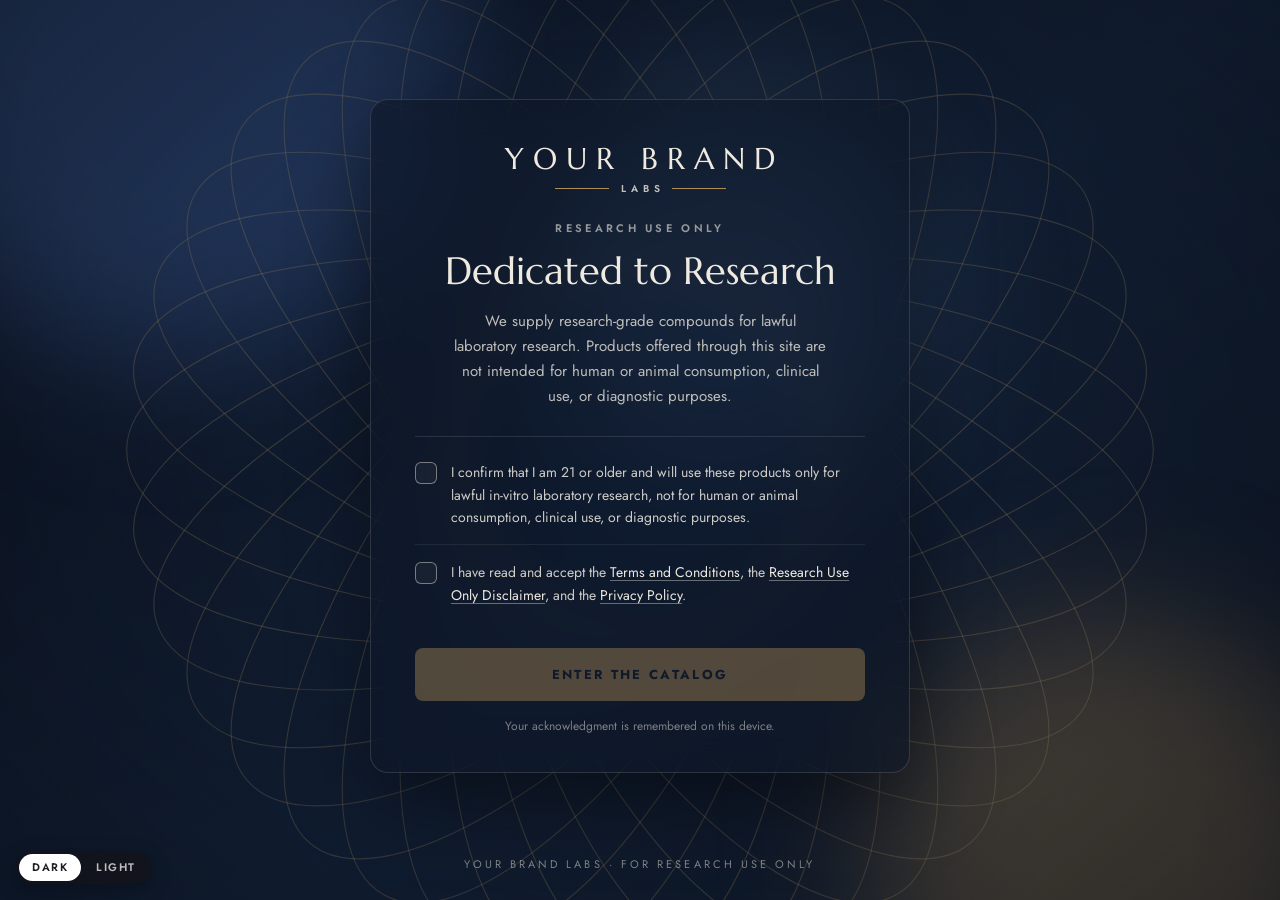
==== store/index.html @ 68482156 "Store Kit as shipped" ====
<!DOCTYPE html>
<html lang="en">
<head>
<meta charset="UTF-8">
<!-- settings.js first: every other script reads from it -->
<script src="settings.js"></script>
<script>
/* ---------- Research-use consent check ----------
   Runs in the visitor's browser before anything else on the page. If
   this device has not accepted the research-use notice for the current
   terms version (SETTINGS.termsVersion), the visitor is sent to
   gate.html, which sends them back here once both boxes are ticked.
   The same small script sits at the top of every page except gate.html
   and legal.html (the terms must be readable before accepting them). */
(function () {
  var key = "store_consent_" + SETTINGS.termsVersion;
  var ok = false;
  try { ok = !!(localStorage.getItem(key) || sessionStorage.getItem(key)); } catch (e) {}
  if (ok) return;
  var here = location.pathname.split("/").pop() + location.search + location.hash;
  location.replace("gate.html?return=" + encodeURIComponent(here || "index.html"));
})();
</script>
<!-- The look (dark or light, fonts, colors): applied before the page paints.
     With the SYNC block in settings.js filled in, this also lays the
     admin's "Look & layout" choices over settings.js before anything
     below reads them. -->
<script src="theme.js"></script>
<meta name="viewport" content="width=device-width, initial-scale=1.0">
<!-- Search engines are asked to stay out: the store is reached by link
     only. To be listed on Google, delete this line on every page and
     change robots.txt to "Allow: /". -->
<meta name="robots" content="noindex, nofollow">
<title>Home</title>
<link rel="preconnect" href="https://fonts.googleapis.com">
<link rel="preconnect" href="https://fonts.gstatic.com" crossorigin>
<!-- All three font pairs load here; settings.js picks which one shows -->
<link href="https://fonts.googleapis.com/css2?family=Marcellus&family=Jost:wght@400;500;600;700&family=Cormorant+Garamond:wght@500;600&display=swap" rel="stylesheet">
<link rel="stylesheet" href="styles.css">
<meta name="description" content="Research compounds with published laboratory reports. For laboratory research use only.">
<!-- Link preview (iMessage, WhatsApp, and so on). Preview bots do not
     run JavaScript, so the two tags below are filled in from settings.js
     only for browsers. Type your brand name into them by hand once, and
     add an og:image line here once you have a share image. -->
<meta property="og:type" content="website">
<meta property="og:site_name" content="">
<meta property="og:title" content="">
<meta property="og:description" content="Research compounds with published laboratory reports. For laboratory research use only.">
<meta name="twitter:card" content="summary">
<link rel="icon" type="image/svg+xml" href="favicon.svg">

<style>
/* ============================================================
   HOME PAGE styles. The shared look lives in styles.css.
   ============================================================ */

/* ---------- Hero: moving background, words on one side, a trio of vials on the other ----------
   WHERE THE WORDS SIT is set by look.layout in settings.js. theme.js
   puts layout-left, layout-center, or layout-right on <html>, and the
   rules at the end of this hero block move the pieces around. */
.hero {
  padding: var(--sp-xl) 24px;
  position: relative;
  overflow: hidden;
  background: var(--plate);
}
/* ---------- Moving background (drawn in code, no video file) ----------
   Three soft pools of light drift slowly over deep navy, and a woven
   ring of fine brass lines turns behind the content. To restyle it,
   change the colors in the three .glow rules and the ring color below.
   Visitors who ask their device for less motion get the same picture,
   standing still. */
.flow-bg {
  position: absolute;
  inset: 0;
  overflow: hidden;
  background: linear-gradient(135deg, #0B1220 0%, #14233B 55%, #0E1624 100%);
}
.flow-bg .glow {
  position: absolute;
  border-radius: 50%;
  filter: blur(70px);
  will-change: transform;
}
.flow-bg .g1 { width: 46vw; height: 46vw; left: -10vw; top: -18vw; background: rgba(62, 98, 160, 0.55); animation: drift-a 26s ease-in-out infinite alternate; }
.flow-bg .g2 { width: 38vw; height: 38vw; right: -6vw; bottom: -16vw; background: rgba(176, 141, 87, 0.42); animation: drift-b 32s ease-in-out infinite alternate; }
.flow-bg .g3 { width: 30vw; height: 30vw; left: 42%; top: 8%; background: rgba(96, 140, 190, 0.30); animation: drift-c 38s ease-in-out infinite alternate; }
.flow-bg .ring {
  position: absolute;
  width: min(1100px, 150vw);
  height: min(1100px, 150vw);
  right: -20%; top: 50%; transform: translateY(-50%);
  color: rgba(196, 163, 110, 0.30);
  animation: ring-turn 140s linear infinite;
}
@keyframes drift-a { to { transform: translate(14vw, 10vw) scale(1.15); } }
@keyframes drift-b { to { transform: translate(-16vw, -8vw) scale(1.2); } }
@keyframes drift-c { to { transform: translate(-12vw, 12vw) scale(0.9); } }
@keyframes ring-turn { to { transform: translateY(-50%) rotate(360deg); } }
/* Light look: the same moving background in ivory, blush, and champagne,
   with dark words instead of light ones */
html[data-theme="light"] .flow-bg { background: linear-gradient(135deg, #FDF8F5 0%, #F6E8E4 55%, #FBF3EE 100%); }
html[data-theme="light"] .flow-bg .g1 { background: rgba(231, 178, 186, 0.55); }
html[data-theme="light"] .flow-bg .g2 { background: rgba(224, 196, 150, 0.45); }
html[data-theme="light"] .flow-bg .g3 { background: rgba(203, 178, 214, 0.38); }
html[data-theme="light"] .flow-bg .ring { color: rgba(176, 110, 124, 0.30); }
html[data-theme="light"] .hero .veil { background: linear-gradient(90deg, rgba(253, 248, 245, 0.6) 0%, rgba(253, 248, 245, 0) 60%); }
html[data-theme="light"] .hero h1,
html[data-theme="light"] .hero p.deck { color: var(--brand-dark); }
html[data-theme="light"] .hero p.lede { color: var(--ink-soft); }
html[data-theme="light"] .hero p.ruo-line,
html[data-theme="light"] .hero .eyebrow.on-dark { color: var(--ink-mute); }
html[data-theme="light"] .hero-fan { filter: drop-shadow(0 30px 34px rgba(74, 47, 59, 0.28)); }
/* On phones the ring sits lower, behind the vials, so it stays clear of the words */
@media (max-width: 760px) {
  .flow-bg .ring { right: -25%; top: 80%; }
}
@media (prefers-reduced-motion: reduce) {
  .flow-bg .glow, .flow-bg .ring { animation: none; }
}
/* ---------- Your own background (settings.js: look.heroImage / look.heroVideo,
   or the admin's Look & layout screen). The picture or the video loop
   fills the hero edge to edge behind the words; the drawn background
   above is switched off while one shows. The script at the bottom of
   this page (applyHeroBackground) does the switching. */
.hero .hero-bg-image, .hero .hero-bg-video {
  position: absolute;
  inset: 0;
  width: 100%;
  height: 100%;
  object-fit: cover;
  display: none;
}
.hero.has-bg-image .hero-bg-image, .hero.has-bg-video .hero-bg-video { display: block; }
.hero.has-bg-image .flow-bg, .hero.has-bg-video .flow-bg { display: none; }
/* A photo is busier than the drawn background, so the veil is a little
   stronger over it, in both looks */
.hero.has-bg-image .veil, .hero.has-bg-video .veil {
  background: linear-gradient(90deg, rgba(8, 13, 22, 0.72) 0%, rgba(8, 13, 22, 0.42) 50%, rgba(8, 13, 22, 0.12) 100%);
}
html[data-theme="light"] .hero.has-bg-image .veil, html[data-theme="light"] .hero.has-bg-video .veil {
  background: linear-gradient(90deg, rgba(253, 248, 245, 0.84) 0%, rgba(253, 248, 245, 0.55) 50%, rgba(253, 248, 245, 0.2) 100%);
}
html.layout-right .hero.has-bg-image .veil, html.layout-right .hero.has-bg-video .veil {
  background: linear-gradient(270deg, rgba(8, 13, 22, 0.72) 0%, rgba(8, 13, 22, 0.42) 50%, rgba(8, 13, 22, 0.12) 100%);
}
html.layout-right[data-theme="light"] .hero.has-bg-image .veil, html.layout-right[data-theme="light"] .hero.has-bg-video .veil {
  background: linear-gradient(270deg, rgba(253, 248, 245, 0.84) 0%, rgba(253, 248, 245, 0.55) 50%, rgba(253, 248, 245, 0.2) 100%);
}
html.layout-center .hero.has-bg-image .veil, html.layout-center .hero.has-bg-video .veil {
  background: linear-gradient(180deg, rgba(8, 13, 22, 0.7) 0%, rgba(8, 13, 22, 0.45) 55%, rgba(8, 13, 22, 0.2) 100%);
}
html.layout-center[data-theme="light"] .hero.has-bg-image .veil, html.layout-center[data-theme="light"] .hero.has-bg-video .veil {
  background: linear-gradient(180deg, rgba(253, 248, 245, 0.82) 0%, rgba(253, 248, 245, 0.55) 60%, rgba(253, 248, 245, 0.25) 100%);
}
/* Visitors who ask for less motion get the still picture (the video's
   poster frame when there is one) in place of the loop */
@media (prefers-reduced-motion: reduce) {
  .hero.has-bg-video .hero-bg-video { display: none; }
  .hero.has-bg-video.has-bg-image .hero-bg-image { display: block; }
  .hero.has-bg-video:not(.has-bg-image) .flow-bg { display: block; }
}
/* Legibility veil: darkens the background behind the text */
.hero .veil {
  position: absolute;
  inset: 0;
  background:
    linear-gradient(90deg, rgba(8, 13, 22, 0.55) 0%, rgba(8, 13, 22, 0.25) 45%, rgba(8, 13, 22, 0) 100%);
  pointer-events: none;
}
.hero-inner {
  position: relative;
  max-width: 1060px;
  margin: 0 auto;
  display: grid;
  grid-template-columns: 1.15fr 0.85fr;
  gap: var(--sp-lg);
  align-items: center;
}
.hero h1 { font-size: calc(var(--fs-hero) * 0.92); color: var(--cream); margin-bottom: 22px; max-width: 19ch; }
/* The bold subline under the headline */
.hero p.deck { font-size: 19px; font-weight: 600; color: var(--cream); margin-bottom: 14px; }
.hero p.lede { font-size: 16.5px; line-height: 1.75; color: rgba(239, 234, 224, 0.82); max-width: 46ch; margin-bottom: 14px; }
.hero p.ruo-line { font-size: 12px; letter-spacing: 0.2em; text-transform: uppercase; color: rgba(239, 234, 224, 0.55); margin-bottom: 34px; }
/* The two hero buttons: side by side on wide screens, stacked and
   full width on phones. The outline button swaps to dark ink on the
   light look so it stays readable on the ivory background. */
.hero .cta-row { display: flex; gap: 14px; flex-wrap: wrap; align-items: center; }
.hero .cta-row .btn { text-align: center; }
html[data-theme="light"] .hero .btn.ghost-light { color: var(--brand-dark); border-color: rgba(74, 47, 59, 0.45); }
html[data-theme="light"] .hero .btn.ghost-light:hover { background: rgba(74, 47, 59, 0.08); border-color: var(--brand-dark); color: var(--brand-dark); }
@media (max-width: 560px) {
  .hero .cta-row { flex-direction: column; align-items: stretch; }
  .hero .cta-row .btn { width: 100%; }
}
.hero .vial-side { text-align: center; }

/* ---------- Layouts (settings.js look.layout) ----------
   RIGHT: mirror of left. The vials take the left column, the words
   the right, and the veil and ring swap sides too. */
html.layout-right .hero-inner { grid-template-columns: 0.85fr 1.15fr; }
html.layout-right .hero-text { order: 2; }
html.layout-right .vial-side { order: 1; }
html.layout-right .hero .veil { background: linear-gradient(270deg, rgba(8, 13, 22, 0.55) 0%, rgba(8, 13, 22, 0.25) 45%, rgba(8, 13, 22, 0) 100%); }
html.layout-right .flow-bg .ring { right: auto; left: -20%; }
html.layout-right[data-theme="light"] .hero .veil { background: linear-gradient(270deg, rgba(253, 248, 245, 0.6) 0%, rgba(253, 248, 245, 0) 60%); }
/* CENTER: the words stack centered, the vials stand beneath them */
html.layout-center .hero-inner { grid-template-columns: 1fr; text-align: center; justify-items: center; gap: var(--sp-md); }
html.layout-center .hero h1 { max-width: 22ch; margin-left: auto; margin-right: auto; }
html.layout-center .hero p.lede { margin-left: auto; margin-right: auto; }
html.layout-center .hero .cta-row { justify-content: center; }
html.layout-center .hero .veil { background: linear-gradient(180deg, rgba(8, 13, 22, 0.5) 0%, rgba(8, 13, 22, 0.2) 50%, rgba(8, 13, 22, 0) 100%); }
html.layout-center .flow-bg .ring { right: 50%; transform: translate(50%, -50%); animation-name: ring-turn-center; }
html.layout-center[data-theme="light"] .hero .veil { background: linear-gradient(180deg, rgba(253, 248, 245, 0.55) 0%, rgba(253, 248, 245, 0) 70%); }
@keyframes ring-turn-center { to { transform: translate(50%, -50%) rotate(360deg); } }
/* Phones: every layout stacks words first, vials second */
@media (max-width: 760px) {
  html.layout-right .hero-inner { grid-template-columns: 1fr; }
  html.layout-right .hero-text { order: 1; }
  html.layout-right .vial-side { order: 2; }
}

/* ---------- Three facts strip (settings.js facts) ----------
   Hidden unless at least one fact is filled in. */
.facts { background: var(--surface); border-bottom: 1px solid var(--line); }
.facts .inner { max-width: 1060px; margin: 0 auto; padding: 22px 24px; display: grid; grid-template-columns: repeat(3, 1fr); gap: 18px; }
.facts .fact { font-size: 14px; font-weight: 500; color: var(--ink-soft); text-align: center; letter-spacing: 0.02em; padding: 0 10px; border-left: 1px solid var(--line); }
.facts .fact:first-child { border-left: none; }
@media (max-width: 640px) {
  .facts .inner { grid-template-columns: 1fr; gap: 10px; }
  .facts .fact { border-left: none; padding: 0; }
}
/* The trio of vials, fanned like the set cards: one group glow and
   one reflection so no vial gets tinted through its glass. The vials
   are drawn by vialSVG() in data.js and placed by the script below. */
.hero-fan {
  display: flex;
  align-items: flex-end;
  justify-content: center;
  will-change: transform;
  filter: drop-shadow(0 30px 40px rgba(0, 0, 0, 0.55))
          drop-shadow(0 0 22px rgba(150, 175, 215, 0.35))
          drop-shadow(0 0 60px rgba(78, 108, 158, 0.3));
  -webkit-box-reflect: below 3px linear-gradient(transparent 72%, rgba(0, 0, 0, 0.22));
}
/* Each vial is sized by its height; the width is always 3/5 of it */
.hero-fan .vial-art { height: 300px; width: 180px; margin: 0 -22px; position: relative; }
.hero-fan .vial-art:nth-child(2) { height: 350px; width: 210px; z-index: 2; }
@media (max-width: 760px) {
  .hero-inner { grid-template-columns: 1fr; gap: var(--sp-md); }
  .hero h1 { max-width: none; }
  .hero-fan { margin-top: 10px; }
  .hero-fan .vial-art { height: 200px; width: 120px; margin: 0 -14px; }
  .hero-fan .vial-art:nth-child(2) { height: 236px; width: 141.6px; }
}

/* ---------- Featured lineup ---------- */
.featured { max-width: 1060px; margin: 0 auto; padding: var(--sp-xl) 24px var(--sp-lg); }
.featured .head { display: flex; justify-content: space-between; align-items: flex-end; gap: 20px; margin-bottom: 28px; flex-wrap: wrap; }
.featured h2 { font-size: var(--fs-h2); color: var(--brand-dark); }
.featured .head a { font-size: 13px; font-weight: 600; letter-spacing: 0.12em; text-transform: uppercase; text-decoration: none; border-bottom: 1px solid var(--accent); padding-bottom: 2px; }

/* ---------- How this store works: numbered editorial rows ---------- */
.how {
  max-width: 1060px;
  margin: 0 auto;
  padding: var(--sp-lg) 24px;
  display: grid;
  grid-template-columns: 0.85fr 1.15fr;
  gap: var(--sp-lg);
  align-items: start;
}
.how .head h2 { font-size: var(--fs-h2); color: var(--brand-dark); max-width: 12ch; }
.how-row { display: grid; grid-template-columns: 56px 1fr; gap: 18px; padding: 26px 0; border-top: 1px solid var(--line); }
.how-row:last-child { border-bottom: 1px solid var(--line); }
.how-row .no { font-family: 'Jost', sans-serif; font-weight: 500; font-size: 22px; color: var(--accent-ink); }
.how-row h3 { font-size: 18px; font-family: 'Jost', sans-serif; font-weight: 600; margin-bottom: 6px; }
.how-row p { font-size: 14.5px; color: var(--ink-soft); line-height: 1.7; }
@media (max-width: 760px) { .how { grid-template-columns: 1fr; gap: var(--sp-sm); } }

/* ---------- Lab results preview ---------- */
.lab-preview { background: var(--surface); border-top: 1px solid var(--line); border-bottom: 1px solid var(--line); padding: var(--sp-lg) 24px; }
.lab-preview .inner { max-width: 1060px; margin: 0 auto; }
.lab-preview h2 { font-size: var(--fs-h2); color: var(--brand-dark); margin-bottom: 10px; }
.lab-preview p.sub { font-size: 15px; color: var(--ink-soft); max-width: 58ch; margin-bottom: 30px; }
.lab-preview .after { margin-top: 26px; }

/* ---------- Before you order: quiet bordered block ---------- */
.before { max-width: 720px; margin: var(--sp-xl) auto; padding: 0 24px; }
.before .box { border: 1px solid var(--line); border-radius: 8px; padding: 28px 30px; background: var(--surface); }
.before h2 { font-size: var(--fs-h3); color: var(--brand-dark); margin-bottom: 10px; }
.before p { font-size: 14px; color: var(--ink-soft); line-height: 1.75; margin-bottom: 10px; }
.before p:last-child { margin-bottom: 0; }
</style>
</head>
<body>

<!-- ============ HEADER + NAV (shared across pages) ============ -->
<!-- The wordmark band and the nav travel together as one sticky
     block, so both stay in view while the page scrolls. The words in
     the wordmark are filled in from settings.js (brand.name and
     brand.sub) by cart.js. -->
<div class="sticky-stack">
<header class="site-header">
  <a class="wordmark" href="index.html" aria-label="Home">
    <span class="wm-name"></span>
    <span class="wm-sub"><i></i><b></b><i></i></span>
  </a>
</header>
<nav class="site-nav">
  <a href="index.html" class="active">Home</a>
  <a href="shop.html">Shop</a>
  <a href="faq.html">FAQ</a>
  <a href="contact.html">Contact</a>
</nav>
</div>

<!-- ============ HERO ============ -->
<section class="hero plate">
  <div class="flow-bg" aria-hidden="true">
    <span class="glow g1"></span>
    <span class="glow g2"></span>
    <span class="glow g3"></span>
    <svg class="ring" viewBox="0 0 1200 1200" fill="none">
      <g stroke="currentColor" stroke-width="1.2">
        <ellipse cx="600" cy="600" rx="560" ry="190" transform="rotate(0 600 600)"/>
        <ellipse cx="600" cy="600" rx="560" ry="190" transform="rotate(10 600 600)"/>
        <ellipse cx="600" cy="600" rx="560" ry="190" transform="rotate(20 600 600)"/>
        <ellipse cx="600" cy="600" rx="560" ry="190" transform="rotate(30 600 600)"/>
        <ellipse cx="600" cy="600" rx="560" ry="190" transform="rotate(40 600 600)"/>
        <ellipse cx="600" cy="600" rx="560" ry="190" transform="rotate(50 600 600)"/>
        <ellipse cx="600" cy="600" rx="560" ry="190" transform="rotate(60 600 600)"/>
        <ellipse cx="600" cy="600" rx="560" ry="190" transform="rotate(70 600 600)"/>
        <ellipse cx="600" cy="600" rx="560" ry="190" transform="rotate(80 600 600)"/>
        <ellipse cx="600" cy="600" rx="560" ry="190" transform="rotate(90 600 600)"/>
        <ellipse cx="600" cy="600" rx="560" ry="190" transform="rotate(100 600 600)"/>
        <ellipse cx="600" cy="600" rx="560" ry="190" transform="rotate(110 600 600)"/>
        <ellipse cx="600" cy="600" rx="560" ry="190" transform="rotate(120 600 600)"/>
        <ellipse cx="600" cy="600" rx="560" ry="190" transform="rotate(130 600 600)"/>
        <ellipse cx="600" cy="600" rx="560" ry="190" transform="rotate(140 600 600)"/>
        <ellipse cx="600" cy="600" rx="560" ry="190" transform="rotate(150 600 600)"/>
        <ellipse cx="600" cy="600" rx="560" ry="190" transform="rotate(160 600 600)"/>
        <ellipse cx="600" cy="600" rx="560" ry="190" transform="rotate(170 600 600)"/>
      </g>
    </svg>
  </div>
  <!-- Your own background, when one is set (look.heroImage / look.heroVideo).
       Filled in by applyHeroBackground at the bottom of this page. -->
  <img class="hero-bg-image" alt="" aria-hidden="true">
  <video class="hero-bg-video" autoplay muted loop playsinline aria-hidden="true"></video>
  <div class="veil"></div>
  <div class="hero-inner">
    <div class="hero-text">
      <!-- Eyebrow and headline come from settings.js (brand name, location, tagline).
           The two paragraphs under the headline are yours to edit here. -->
      <p class="eyebrow on-dark rise js-brand-place" style="--d:0ms"></p>
      <h1 class="rise" style="--d:120ms" id="hero-tagline"></h1>
      <p class="deck rise" style="--d:220ms">Transparent pricing. Published lab reports.</p>
      <p class="lede rise" style="--d:300ms">Every order is packed by the same people who answer your questions. Replace this paragraph with a few calm sentences about who you are and how you work.</p>
      <p class="ruo-line rise" style="--d:340ms">For laboratory research use only</p>
      <!-- Two buttons: the collection first, the lab reports second.
           Side by side on wide screens, stacked on phones (styles above). -->
      <div class="cta-row rise" style="--d:440ms">
        <a class="btn accent" href="shop.html">Explore Collection</a>
        <a class="btn ghost-light" href="lab.html">Review COAs</a>
      </div>
    </div>
    <div class="vial-side rise" style="--d:200ms">
      <div id="hero-parallax">
        <!-- Three vials are drawn in here by the script at the bottom
             of this page (HERO_SLUGS picks which three). -->
        <span class="hero-fan float" id="hero-fan" role="img" aria-label="Three research vials"></span>
      </div>
    </div>
  </div>
</section>

<!-- ============ THREE FACTS (from settings.js; hidden when all three are empty) ============ -->
<section class="facts" id="facts" hidden>
  <div class="inner">
    <p class="fact"></p>
    <p class="fact"></p>
    <p class="fact"></p>
  </div>
</section>

<!-- ============ FEATURED (in-stock vials, filled by JavaScript) ============ -->
<section class="featured">
  <div class="head reveal">
    <div>
      <p class="eyebrow">In stock now</p>
      <h2>Ready to ship today.</h2>
    </div>
    <a href="shop.html">See everything</a>
  </div>
  <div class="grid" id="featured-grid"></div>
</section>

<!-- ============ HOW THIS STORE WORKS ============ -->
<section class="how">
  <div class="head reveal">
    <p class="eyebrow">How this store works</p>
    <h2>Simple by design.</h2>
  </div>
  <div>
    <div class="how-row reveal" style="--d:0ms">
      <span class="no">01</span>
      <div>
        <h3>A private storefront</h3>
        <p>No advertising and no search listings. Every visitor confirms research use before the store opens to them.</p>
      </div>
    </div>
    <div class="how-row reveal" style="--d:90ms">
      <span class="no">02</span>
      <div>
        <h3>Tested before it ships</h3>
        <p>Every batch is analyzed by an independent laboratory before it goes out. Identity, purity, and content are documented, and the reports are published on the lab results page. All compounds are supplied for laboratory research use only.</p>
      </div>
    </div>
    <div class="how-row reveal" style="--d:180ms">
      <span class="no">03</span>
      <div>
        <h3>Direct ordering</h3>
        <p>Add what you need to your cart, check out, and pay by <span class="js-pay-methods"></span>. Your order is packed by the same people who answer your questions.</p>
      </div>
    </div>
    <div class="how-row reveal" style="--d:270ms">
      <span class="no">04</span>
      <div>
        <h3>Fast out the door</h3>
        <p>In-stock orders placed before 1pm EST ship the same day. US shipping only.</p>
      </div>
    </div>
  </div>
</section>

<!-- ============ LAB RESULTS PREVIEW ============ -->
<section class="lab-preview">
  <div class="inner reveal">
    <p class="eyebrow">Published lab reports</p>
    <h2>Proof, published.</h2>
    <p class="sub">Independent certificates of analysis, published in full. The most recent are below; the lab results page holds the complete library.</p>
    <div class="ledger-wrap">
      <table class="ledger" id="coa-preview">
        <thead>
          <tr><th>Compound</th><th>Size</th><th>Purity (HPLC)</th><th>Analyzed</th><th>Report</th></tr>
        </thead>
        <tbody><!-- Filled by JavaScript from the COAS list in data.js --></tbody>
      </table>
    </div>
    <p class="ledger-hint">Swipe the table sideways to see every column.</p>
    <div class="after">
      <a class="btn ghost" href="lab.html">All lab results</a>
    </div>
  </div>
</section>

<!-- ============ BEFORE YOU ORDER ============ -->
<section class="before">
  <div class="box reveal">
    <h2>Before you order</h2>
    <p>Everything sold here is intended for laboratory research and educational purposes only. Nothing on this site is for human or veterinary use, and nothing here is medical advice.</p>
    <p>Ordering requires a signed attestation that you are 21 or older and that your purchase is for lawful research use. Please read the <a href="legal.html#terms">Terms</a>, <a href="legal.html#disclaimer">Research Use Only Disclaimer</a>, and <a href="legal.html#privacy">Privacy Policy</a> before you order.</p>
  </div>
</section>

<!-- ============ FOOTER (shared across pages) ============ -->
<footer class="site-footer">
  <div class="foot-links">
    <a href="shop.html">Shop</a>
    <a href="lab.html">Lab Results</a>
    <a href="legal.html#terms">Terms</a>
    <a href="legal.html#disclaimer">Disclaimer</a>
    <a href="legal.html#privacy">Privacy</a>
  </div>
  <!-- Brand name and location are filled in from settings.js -->
  <div class="foot-place js-brand-place"></div>
  <div class="foot-ruo">For Research Use Only</div>
  <div class="foot-legal">All compounds are intended for laboratory research purposes only. Not for human or veterinary consumption.</div>
  <div class="foot-credit">Built with the Store Kit</div>
</footer>

<script src="data.js"></script>
<script src="cart.js"></script>
<script>
/* ---------- Headline and facts strip, from settings.js ----------
   Runs now, and again if theme.js fetches newer choices from the
   admin's "Look & layout" screen (the "store-settings" event). */
function fillHomeText() {
  document.getElementById("hero-tagline").textContent = SETTINGS.brand.tagline;
  const facts = (SETTINGS.facts || []).map(f => String(f || "").trim());
  const cells = document.querySelectorAll("#facts .fact");
  cells.forEach((el, i) => { el.textContent = facts[i] || ""; });
  document.getElementById("facts").hidden = !facts.some(Boolean);   // all empty: the strip stays hidden
}
fillHomeText();
document.addEventListener("store-settings", fillHomeText);

/* ---------- Hero background: your picture or video, or the drawn one ----------
   look.heroImage shows a still picture. look.heroVideo shows a silent
   loop, with heroImage as the frame shown while it loads (and for
   visitors who ask for less motion). Neither set: the drawn background.
   Runs now and again when newer admin choices arrive. */
function applyHeroBackground() {
  const look = SETTINGS.look || {};
  const hero = document.querySelector(".hero");
  const img = hero.querySelector(".hero-bg-image");
  const vid = hero.querySelector(".hero-bg-video");
  const image = String(look.heroImage || "").trim();
  const video = String(look.heroVideo || "").trim();
  if (image && img.getAttribute("src") !== image) img.src = image;
  if (!image) img.removeAttribute("src");
  if (video) {
    if (vid.getAttribute("src") !== video) { vid.src = video; vid.load(); }
    if (image) vid.poster = image; else vid.removeAttribute("poster");
    vid.play && vid.play().catch(() => {});   // a browser that refuses to autoplay shows the poster
  } else if (vid.getAttribute("src")) {
    vid.removeAttribute("src"); vid.removeAttribute("poster"); vid.load();
  }
  hero.classList.toggle("has-bg-image", !!image);
  hero.classList.toggle("has-bg-video", !!video);
}
applyHeroBackground();
document.addEventListener("store-settings", applyHeroBackground);

/* ---------- Featured: the lineup set in data.js (FEATURED_SLUGS) ---------- */
const grid = document.getElementById("featured-grid");
FEATURED_SLUGS.map(findCatalogItem).filter(Boolean).forEach(c => grid.appendChild(buildCard(c)));
staggerChildren(grid, 70);

/* ---------- Hero: the three vials on the right ----------
   Product page slugs, left to right. The middle one stands tallest.
   Dark look: one of each cap color (white, blue, black).
   Light look: white, black, white. No blue caps in the light look. */
const HERO_SLUGS = ["glp-rt3", "glp-tz2", "wolverine"];
document.getElementById("hero-fan").innerHTML =
  HERO_SLUGS.map(findCatalogItem).filter(Boolean)
    .map((v, i) => vialSVG(Object.assign({}, v, { cap: ["white", "blue", "black"][i], capLight: ["white", "black", "white"][i] }))).join("");

/* ---------- Lab report preview (latest four) ---------- */
const previewBody = document.querySelector("#coa-preview tbody");
COAS.slice()
  .sort((a, b) => b.analyzed.localeCompare(a.analyzed))
  .slice(0, 4)
  .forEach(c => {
    const tr = document.createElement("tr");
    // The Report cell is a link only when the row has a saved file
    // (see coaReportHTML in data.js).
    tr.innerHTML =
      "<td><strong>" + c.compound + "</strong></td>" +
      "<td>" + c.size + "</td>" +
      '<td class="num">' + coaPurityText(c) + "</td>" +
      "<td>" + c.analyzed + "</td>" +
      "<td>" + coaReportHTML(c) + "</td>";
    previewBody.appendChild(tr);
  });

/* ---------- Hero vial parallax: drifts up a little as you scroll ----------
   Desktop only. On phones the hero stacks, so the drift would push
   the vials up into the buttons above them. */
const heroPar = document.getElementById("hero-parallax");
const smallHero = window.matchMedia("(max-width: 760px)");
if (!window.matchMedia("(prefers-reduced-motion: reduce)").matches) {
  window.addEventListener("scroll", () => {
    if (smallHero.matches) { heroPar.style.transform = ""; return; }
    const y = Math.min(window.scrollY, 600);
    heroPar.style.transform = "translateY(" + (y * -0.12) + "px)";
  }, { passive: true });
}
</script>

</body>
</html>
---- store/styles.css ----
/* ============================================================
   THE STORE KIT · styles.css
   The shared design system. Every page loads this file.

   SECTIONS
   1. Tokens (colors, spacing, type sizes)
   2. Base (reset, body, links, headings)
   2b. Font pairs (classic, modern, editorial; set in settings.js)
   3. Header band + navigation
   4. Buttons
   5. Micro-labels and section headers
   6. The dark "plate" (hero and product imagery)
   7. Ledger table (lab results)
   8. Footer
   9. Light look (ivory, blush, and rose)
   Page-specific styles live in each page's own style block.

   COLORS: the two brand colors are set in settings.js (look.brandColor
   and look.accentColor) and applied by theme.js. The values below are
   the stock palette that shows when settings.js still holds the stock
   colors.
   ============================================================ */

/* ---------- 1. Tokens ---------- */
:root {
  /* Stock brand palette. To recolor the store, change brandColor and
     accentColor in settings.js rather than editing here.
     The vial pictures are photos in the img folder (see section 6 of data.js). */
  --brand: #1B2A41;        /* primary deep navy: header band, buttons, links */
  --brand-dark: #121C2C;   /* darker navy: hovers, headings */
  --brand-deep: #0C1420;   /* deepest navy: footer */
  --accent: #B08D57;       /* muted brass: thin rules, underlines, highlights */
  --accent-ink: #7A5F33;   /* darker brass, readable as small text on light */
  --accent-light: #C4A36E; /* lighter brass: the gold button on hover */
  --cream: #EFEAE0;        /* card cream, and light text on dark surfaces */
  --paper: #F7F5F0;        /* page ground, warm near-white */
  --surface: #FCFBF8;      /* cards and raised surfaces */
  --ink: #1A1F29;          /* primary text */
  --ink-soft: #474D59;     /* secondary text */
  --ink-mute: #6C727D;     /* quiet text, captions */
  --line: #E2DCCF;         /* borders */
  --hairline: #ECE7DB;     /* the quietest rules */
  --plate: #0E1624;        /* near-black navy behind the vial pictures */
  --amber: #96651B;        /* available-to-order status only */

  /* Type scale */
  --fs-hero: clamp(2.4rem, 1.6rem + 3.2vw, 4rem);
  --fs-h2: clamp(1.7rem, 1.4rem + 1.4vw, 2.4rem);
  --fs-h3: clamp(1.25rem, 1.15rem + 0.5vw, 1.55rem);

  /* Spacing rhythm */
  --sp-sm: clamp(0.75rem, 0.6rem + 0.75vw, 1.25rem);
  --sp-md: clamp(1.5rem, 1.2rem + 1.5vw, 2.5rem);
  --sp-lg: clamp(3rem, 2.4rem + 3vw, 5rem);
  --sp-xl: clamp(4.5rem, 3.5rem + 4.5vw, 7.5rem);

  /* Type families. The font pair in settings.js (or the admin) picks
     these: the three built-in pairs set them in section 2b below, and
     the "custom" pair has theme.js write the owner's own two Google
     Fonts here. Prices and numbers name Jost directly and never change. */
  --font-heading: 'Marcellus', serif;
  --font-body: 'Jost', -apple-system, sans-serif;
}

/* ---------- 2. Base ---------- */
* { margin: 0; padding: 0; box-sizing: border-box; }

/* overflow-x: clip (not hidden) so the sticky header keeps working.
   "hidden" on html/body turns them into scroll containers and quietly
   breaks position: sticky. The hidden line stays as a fallback for old
   browsers that don't know clip. */
html { scroll-behavior: smooth; overflow-x: hidden; overflow-x: clip; }
body { overflow-x: hidden; overflow-x: clip; }

body {
  font-family: var(--font-body);
  background: var(--paper);
  color: var(--ink);
  font-size: 16px;
  line-height: 1.6;
  -webkit-font-smoothing: antialiased;
}

a { color: var(--brand); }
a:hover { color: var(--brand-dark); }

h1, h2, h3 {
  font-family: var(--font-heading);
  font-weight: 400;   /* Marcellus comes in one weight */
  line-height: 1.14;
  letter-spacing: 0;
  overflow-wrap: break-word;
}

img { max-width: 100%; height: auto; }

/* ---------- 2b. Font pairs ----------
   theme.js puts one of three classes on <html> from settings.js:
   font-classic   Marcellus headings (the rules above), Jost text
   font-modern    Jost headings and Jost text
   font-editorial Cormorant Garamond headings, Jost text
   font-custom    the owner's own two Google Fonts (theme.js writes
                  --font-heading and --font-body onto <html>)
   Prices, totals, and table numbers are set in Jost by name
   wherever they appear, so they never change with the pair. */
html.font-modern { --font-heading: 'Jost', -apple-system, sans-serif; }
html.font-modern h1, html.font-modern h2, html.font-modern h3,
html.font-modern .wordmark .wm-name {
  font-weight: 500;
  letter-spacing: -0.01em;
}
html.font-modern .wordmark .wm-name { letter-spacing: 0.28em; font-weight: 600; }
html.font-editorial { --font-heading: 'Cormorant Garamond', Georgia, serif; }
html.font-editorial h1, html.font-editorial h2, html.font-editorial h3,
html.font-editorial .wordmark .wm-name {
  font-weight: 600;
  line-height: 1.1;
}
html.font-editorial .wordmark .wm-name { font-weight: 500; }

/* ---------- 3. Header band + navigation ---------- */
/* The sticky stack: the logo band and the nav sit inside this one
   wrapper. Sticking the wrapper instead of each piece means they can
   never drift apart or leave a gap, no matter how the logo band
   resizes on scroll. Everything above z-index 42 (the cart drawer and
   the toast) still floats over it. */
.sticky-stack {
  position: sticky;
  top: 0;
  z-index: 42;
}
/* Header: the solid navy band holding the wordmark. It rides inside
   .sticky-stack, so it stays in view without needing to stick on its
   own. cart.js adds .compact after a short scroll, which shrinks the
   wordmark so the band takes up less of the screen down the page. */
.site-header {
  background: var(--brand);
  text-align: center;
  padding: 16px 20px 15px;
  transition: padding 0.3s ease;
}
/* The wordmark: by default there is no logo file. The name is set in
   letterspaced serif capitals, with a small second word between two
   thin brass rules. Both words come from settings.js (brand.name and
   brand.sub) and are filled in by cart.js on every page.
   With a logo (brand.logo in settings.js, or the admin's Look & layout
   screen), cart.js adds the picture inside the wordmark and the
   letters are hidden. A second picture (brand.logoLight) can show in
   the light look; without one, the same logo shows in both. */
.wordmark {
  display: inline-block;
  text-decoration: none;
  color: var(--cream);
  line-height: 1;
}
.wordmark:hover { color: var(--cream); }
.wordmark .wm-name {
  display: block;
  font-family: var(--font-heading);
  font-weight: 500;
  font-size: 30px;
  letter-spacing: 0.3em;
  margin-right: -0.3em;   /* cancels the trailing letter gap so it centers */
  transition: font-size 0.3s ease;
}
.wordmark .wm-sub {
  display: flex;
  align-items: center;
  justify-content: center;
  gap: 12px;
  margin-top: 9px;
  font-size: 10px;
  font-weight: 600;
  letter-spacing: 0.5em;
  color: rgba(239, 234, 224, 0.8);
  transition: margin 0.3s ease;
}
.wordmark .wm-sub b { font-weight: 600; margin-right: -0.5em; }
.wordmark .wm-sub i { display: block; height: 1px; width: 54px; background: var(--accent); }
.site-header.compact { padding: 9px 20px 8px; }
.site-header.compact .wm-name { font-size: 20px; }
.site-header.compact .wm-sub { margin-top: 5px; }
@media (max-width: 480px) {
  .site-header { padding: 12px 16px 11px; }
  .wordmark .wm-name { font-size: 22px; }
  .wordmark .wm-sub { font-size: 9px; gap: 9px; margin-top: 7px; }
  .wordmark .wm-sub i { width: 36px; }
  .site-header.compact .wm-name { font-size: 16px; }
}

.site-nav {
  background: var(--surface);
  border-bottom: 1px solid var(--line);
  display: flex;
  flex-wrap: wrap;
  justify-content: center;
  gap: clamp(14px, 4vw, 44px);
  padding: 9px 12px;   /* thin bar; the cart button sets the height */
}
/* Small phones: tighter tracking so all four links fit on one line */
@media (max-width: 480px) {
  .site-nav { gap: 11px; padding: 8px 8px; }
  .site-nav a { font-size: 10.5px; letter-spacing: 0.06em; }
  /* Five links plus the cart on one line: the cart shows icon and count only */
  .site-nav .nav-cart .label { display: none; }
  .site-nav .nav-cart { padding: 5px 8px; gap: 4px; }
}
.site-nav a {
  font-size: 12px;
  font-weight: 600;
  letter-spacing: 0.18em;
  text-transform: uppercase;
  text-decoration: none;
  color: var(--ink-soft);
  padding-bottom: 2px;
  border-bottom: 1px solid transparent;
  white-space: nowrap;
}
.site-nav a:hover { color: var(--brand-dark); }
.site-nav a.active {
  color: var(--brand-dark);
  border-bottom-color: var(--accent);
}

/* ---------- 4. Buttons ---------- */
.btn {
  display: inline-block;
  background: var(--brand);
  color: var(--cream);
  text-decoration: none;
  font-size: 13px;
  font-weight: 700;
  letter-spacing: 0.14em;
  text-transform: uppercase;
  padding: 15px 32px;
  border-radius: 6px;
  border: 1px solid var(--brand);
  cursor: pointer;
  font-family: inherit;
  transition: background 0.15s ease, color 0.15s ease;
}
.btn:hover { background: var(--brand-dark); border-color: var(--brand-dark); color: var(--cream); }

.btn.ghost {
  background: transparent;
  color: var(--brand-dark);
  border: 1px solid var(--brand);
}
.btn.ghost:hover { background: var(--brand); color: var(--cream); }

/* Brass button for dark surfaces (the home page hero), where the navy
   button would disappear into the background */
.btn.accent { background: var(--accent); border-color: var(--accent); color: var(--brand-dark); }
.btn.accent:hover { background: var(--accent-light); border-color: var(--accent-light); color: var(--brand-dark); }

/* Ghost button for use on the dark plate */
.btn.ghost-light {
  background: transparent;
  color: var(--cream);
  border: 1px solid rgba(239, 234, 224, 0.45);
}
.btn.ghost-light:hover { background: rgba(239, 234, 224, 0.12); border-color: var(--cream); color: var(--cream); }

/* ---------- 5. Micro-labels and section headers ---------- */
/* The small tracked uppercase line that introduces a section */
.eyebrow {
  font-size: 11px;
  font-weight: 600;
  letter-spacing: 0.26em;
  text-transform: uppercase;
  color: var(--accent-ink);
  margin-bottom: 14px;
}
.eyebrow.on-dark { color: rgba(239, 234, 224, 0.75); }

/* ---------- 6. The dark plate ----------
   Near-black navy surface behind every vial picture. The vials are
   drawn in code (vialSVG in data.js) with see-through glass, so the
   glass floats on the plate. */
.plate { background: var(--plate); color: var(--cream); }
.vial-art { display: block; overflow: visible; }
/* Some vials carry two photos: one for the dark look, one for the
   light look (see LIGHT_CAP_SWAP in data.js). Only one shows at a time. */
.vial-art .only-light { display: none; }
html[data-theme="light"] .vial-art .only-light { display: inline; }
html[data-theme="light"] .vial-art .only-dark { display: none; }

/* ---------- 7. Ledger table (lab results) ---------- */
.ledger { width: 100%; border-collapse: collapse; }
.ledger th {
  font-size: 11px;
  font-weight: 600;
  letter-spacing: 0.16em;
  text-transform: uppercase;
  color: var(--ink-mute);
  text-align: left;
  padding: 10px 14px;
  border-bottom: 1px solid var(--ink);
}
.ledger td {
  padding: 14px;
  border-bottom: 1px solid var(--hairline);
  font-size: 14.5px;
  vertical-align: top;
}
.ledger td.num {
  font-family: 'Jost', sans-serif;
  font-weight: 500;
  font-size: 19px;
  color: var(--brand-dark);
  white-space: nowrap;
}
.ledger a { font-weight: 600; text-decoration: none; border-bottom: 1px solid var(--accent); }
.ledger .mono { font-size: 13px; color: var(--ink-mute); letter-spacing: 0.02em; }
/* Quiet "Full panel" note on rows whose report also covers sterility, endotoxin, and heavy metals */
.ledger .panel-note {
  display: inline-block; margin-left: 8px;
  font-size: 12px; font-weight: 400; color: var(--ink-mute); white-space: nowrap;
}
/* On narrow screens the ledger scrolls sideways inside its wrap */
/* The ledger scrolls sideways on small screens. Soft edge shadows
   appear only while more columns are hidden in that direction, and
   fade out at the ends (the cover gradients travel with the content
   and hide the shadows at the edges). */
.ledger-wrap {
  overflow-x: auto;
  background:
    linear-gradient(90deg, var(--paper) 35%, rgba(247, 245, 240, 0)) left / 44px 100% no-repeat local,
    linear-gradient(270deg, var(--paper) 35%, rgba(247, 245, 240, 0)) right / 44px 100% no-repeat local,
    linear-gradient(90deg, rgba(26, 31, 41, 0.16), transparent) left / 16px 100% no-repeat scroll,
    linear-gradient(270deg, rgba(26, 31, 41, 0.16), transparent) right / 16px 100% no-repeat scroll;
}
/* On the home page the ledger sits on the raised surface color */
.lab-preview .ledger-wrap {
  background:
    linear-gradient(90deg, var(--surface) 35%, rgba(252, 251, 248, 0)) left / 44px 100% no-repeat local,
    linear-gradient(270deg, var(--surface) 35%, rgba(252, 251, 248, 0)) right / 44px 100% no-repeat local,
    linear-gradient(90deg, rgba(26, 31, 41, 0.16), transparent) left / 16px 100% no-repeat scroll,
    linear-gradient(270deg, rgba(26, 31, 41, 0.16), transparent) right / 16px 100% no-repeat scroll;
}
.ledger-wrap .ledger { min-width: 560px; }
/* Small swipe hint, phones only, under any scrolling ledger */
.ledger-hint { display: none; }
@media (max-width: 640px) {
  .ledger-hint {
    display: block;
    margin-top: 8px;
    font-size: 12px;
    letter-spacing: 0.06em;
    color: var(--ink-mute);
  }
}

/* ---------- 8. Footer ---------- */
.site-footer {
  background: var(--brand-deep);
  color: var(--cream);
  padding: var(--sp-lg) 20px var(--sp-md);
  text-align: center;
  font-size: 13.5px;
}
.site-footer .foot-links { margin-bottom: 18px; }
.site-footer .foot-links a {
  color: var(--cream);
  margin: 0 12px;
  text-decoration: none;
  border-bottom: 1px solid rgba(239, 234, 224, 0.35);
}
.site-footer .foot-links a:hover { border-bottom-color: var(--cream); color: var(--cream); }
.site-footer .foot-place { opacity: 0.85; }
.site-footer .foot-ruo {
  margin-top: 26px;
  padding-top: 18px;
  border-top: 1px solid rgba(239, 234, 224, 0.18);
  font-size: 11px;
  letter-spacing: 0.28em;
  text-transform: uppercase;
  opacity: 0.7;
}
.site-footer .foot-legal {
  margin-top: 10px;
  font-size: 12px;
  opacity: 0.6;
  max-width: 620px;
  margin-left: auto;
  margin-right: auto;
  line-height: 1.7;
}
/* The small credit line at the very bottom */
.site-footer .foot-credit {
  margin-top: 22px;
  font-size: 10.5px;
  letter-spacing: 0.18em;
  text-transform: uppercase;
  opacity: 0.4;
}

/* Respect reduced-motion users: no smooth scrolling, no transitions */
@media (prefers-reduced-motion: reduce) {
  html { scroll-behavior: auto; }
  * { transition: none !important; }
}

/* ============================================================
   STOREFRONT ADDITIONS (2026-09)
   9.  Sticky nav with the cart button
   10. Product cards and the shop grid
   11. Stock badge and quantity stepper
   12. Cart drawer and toast
   13. Motion: reveal on scroll, floating vial, hover lift
   ============================================================ */

/* ---------- 9. Sticky nav + cart button ---------- */
.site-nav {
  background: rgba(252, 251, 248, 0.86);
  -webkit-backdrop-filter: blur(12px);
  backdrop-filter: blur(12px);
  align-items: center;
}
.nav-cart {
  display: inline-flex;
  align-items: center;
  gap: 8px;
  font-size: 12px;
  font-weight: 600;
  letter-spacing: 0.18em;
  text-transform: uppercase;
  text-decoration: none;
  color: var(--ink-soft);
  border: 1px solid var(--line);
  border-radius: 999px;
  padding: 5px 14px 5px 12px;
  transition: border-color 0.2s ease, color 0.2s ease, transform 0.2s ease;
}
/* The nav link rule above would erase the pill's bottom edge; put it back */
.site-nav a.nav-cart { border-bottom: 1px solid var(--line); padding-bottom: 5px; }
.site-nav a.nav-cart:hover { color: var(--brand-dark); border-color: var(--brand); }
.nav-cart svg { width: 16px; height: 16px; }
.nav-cart .count {
  min-width: 20px;
  height: 20px;
  padding: 0 6px;
  border-radius: 999px;
  background: var(--brand);
  color: var(--cream);
  font-size: 11px;
  letter-spacing: 0;
  display: inline-flex;
  align-items: center;
  justify-content: center;
}
.nav-cart .count:empty { display: none; }
.nav-cart.bump { animation: cart-bump 0.45s ease; }
@keyframes cart-bump {
  0% { transform: scale(1); }
  35% { transform: scale(1.12); }
  100% { transform: scale(1); }
}
@media (max-width: 480px) {
  .nav-cart { padding: 6px 10px 6px 9px; letter-spacing: 0.1em; font-size: 10.5px; }
}

/* ---------- 10. Product cards and the shop grid ---------- */
.grid {
  display: grid;
  grid-template-columns: repeat(auto-fill, minmax(230px, 1fr));
  gap: 22px;
}
@media (max-width: 480px) { .grid { grid-template-columns: repeat(2, 1fr); gap: 12px; } }

.card {
  background: var(--surface);
  border: 1px solid var(--line);
  border-radius: 14px;
  overflow: hidden;
  display: flex;
  flex-direction: column;
  transition: transform 0.35s cubic-bezier(0.2, 0.7, 0.2, 1), box-shadow 0.35s ease, border-color 0.35s ease;
}
.card:hover {
  transform: translateY(-6px);
  box-shadow: 0 22px 44px -22px rgba(18, 28, 44, 0.45);
  border-color: rgba(27, 42, 65, 0.3);
}
/* The vial sits on the dark plate. An always-on ambient backdrop
   gives the product depth: a cool halo behind it, a soft brass
   floor beneath it, and a faint light from above. It breathes
   slowly, and brightens a little on hover. No pointer tracking. */
.card-media {
  position: relative;
  display: block;
  background: var(--plate);
  aspect-ratio: 4 / 5;
  overflow: hidden;
}
.card-media::before {
  content: "";
  position: absolute;
  inset: 0;
  background:
    radial-gradient(55% 45% at 50% 55%, rgba(78, 108, 158, 0.55), transparent 68%),
    radial-gradient(70% 22% at 50% 92%, rgba(176, 141, 87, 0.28), transparent 72%),
    linear-gradient(180deg, rgba(239, 234, 224, 0.05), transparent 30%);
  opacity: 0.6;
  transition: opacity 0.5s ease;
  animation: plate-breathe 10s ease-in-out infinite;
}
.card:hover .card-media::before { opacity: 0.95; }
@keyframes plate-breathe {
  0%, 100% { transform: scale(1); }
  50% { transform: scale(1.07); }
}
/* The vial is sized by its WIDTH; its height follows on its own
   (the drawing is 3 wide by 5 tall). */
.card-media .vial-art {
  position: relative;
  width: 50%;
  height: auto;
  margin: 9% auto 0;
  transition: transform 0.6s cubic-bezier(0.2, 0.7, 0.2, 1);
  /* Soft rim glow that follows the vial's silhouette.
     Kept modest on cards; product pages carry a fuller version. */
  filter: drop-shadow(0 0 12px rgba(150, 175, 215, 0.35)) drop-shadow(0 14px 22px rgba(0, 0, 0, 0.5));
  /* Glassy surface: a mirrored reflection under the vial,
     fading with distance. (Not shown by Firefox; that's fine.) */
  -webkit-box-reflect: below 2px linear-gradient(transparent 74%, rgba(0, 0, 0, 0.2));
}
.card:hover .card-media .vial-art { transform: translateY(-4px) scale(1.04); }
/* A kit card shows the drawn case of ten vials, wider and lower on the plate */
.card-media .vial-art.kit-art { width: 90%; margin: 24% auto 0; }
/* Small corner tag: "10 vials", "Research set", "Supply" */
.card-media .tag, .photo .tag {
  position: absolute;
  top: 12px;
  left: 12px;
  font-size: 10px;
  font-weight: 700;
  letter-spacing: 0.18em;
  text-transform: uppercase;
  color: var(--cream);
  background: rgba(239, 234, 224, 0.14);
  border: 1px solid rgba(239, 234, 224, 0.25);
  border-radius: 999px;
  padding: 5px 10px;
}
/* Research sets: three vials fanned on the plate. The .fan-stack
   wrapper casts ONE glow and one reflection for the whole trio, so
   no vial is tinted by a neighbor's glow through its glass. */
.card-media.fan { display: flex; align-items: flex-end; justify-content: center; padding-bottom: 14%; }
.fan-stack {
  position: relative;
  display: flex;
  align-items: flex-end;
  justify-content: center;
  width: 100%;
  filter: drop-shadow(0 0 12px rgba(150, 175, 215, 0.35)) drop-shadow(0 14px 22px rgba(0, 0, 0, 0.5));
  -webkit-box-reflect: below 2px linear-gradient(transparent 74%, rgba(0, 0, 0, 0.2));
}
.card-media.fan .vial-art { margin: 0 -3%; width: 33%; filter: none; -webkit-box-reflect: none; }
.card-media.fan .vial-art:nth-child(2) { width: 38%; z-index: 2; }
.card:hover .card-media.fan .vial-art { transform: none; }

.card-body { padding: 16px 16px 18px; display: flex; flex-direction: column; gap: 8px; flex: 1; }
.card-title { font-size: 15px; font-weight: 600; line-height: 1.3; }
.card-title a { color: inherit; text-decoration: none; }
.card-title a:hover { color: var(--brand-dark); }
.card-title .size { display: block; font-size: 13px; font-weight: 400; color: var(--ink-mute); margin-top: 2px; }
.card-meta { display: flex; justify-content: space-between; align-items: center; gap: 8px; margin-top: auto; }
.card-meta .price { font-family: 'Jost', sans-serif; font-weight: 500; font-size: 22px; color: var(--brand-dark); }
.card .btn { width: 100%; text-align: center; padding: 12px 14px; font-size: 12px; margin-top: 4px; }
.card .btn.added { background: var(--brand-dark); }
@media (max-width: 480px) {
  .card-body { padding: 12px 12px 14px; }
  .card-title { font-size: 13.5px; }
  .card-meta .price { font-size: 19px; }
  .card .btn { padding: 11px 8px; font-size: 11px; letter-spacing: 0.08em; }
}

/* Set cards: separate-purchase value, lightly struck through beside the price */
.card-meta .price .value { font-size: 13px; font-weight: 400; color: var(--ink-mute); text-decoration: line-through; margin-left: 6px; }

/* ---------- 11. Stock badge and quantity stepper ---------- */
.stock-badge {
  display: inline-flex;
  align-items: center;
  gap: 5px;
  font-size: 10.5px;
  font-weight: 600;
  letter-spacing: 0.04em;
  text-transform: uppercase;
  white-space: nowrap;
}
.stock-badge::before { content: ""; width: 7px; height: 7px; border-radius: 50%; flex-shrink: 0; }
/* "Email me when it's back" (product page and the Restocks page) */
.notify label { display: block; font-size: 13.5px; color: var(--ink-soft); margin-bottom: 8px; }
.notify form { display: flex; gap: 8px; flex-wrap: wrap; }
.notify input { flex: 1; min-width: 0; font: inherit; font-size: 14px; padding: 11px 12px; border: 1px solid var(--line); border-radius: 8px; background: var(--surface); color: var(--ink); }
.notify input:focus { outline: 2px solid var(--accent); outline-offset: 1px; }
.notify .btn { font-size: 12px; padding: 12px 16px; white-space: nowrap; }
.notify-thanks { font-size: 13.5px; color: var(--brand-dark); font-weight: 600; }
.notify-thanks.error { color: #8A3E31; }
.notify-wrap { flex-basis: 100%; margin-top: 10px; }
.btn.add.ghost { background: transparent; color: var(--brand); border: 1px solid var(--brand); }
.btn.add.ghost:hover { background: var(--brand); color: var(--cream); }
.stock-badge.in { color: var(--brand); }
.stock-badge.in::before { background: var(--brand); }
.stock-badge.soon { color: var(--amber); }
.stock-badge.soon::before { background: #D9942F; }

.qty { display: inline-flex; align-items: center; }
.qty button {
  width: 34px; height: 34px;
  border: 1px solid var(--line);
  background: var(--surface);
  color: var(--brand-dark);
  font-size: 18px;
  cursor: pointer;
  line-height: 1;
  font-family: inherit;
}
.qty button:first-child { border-radius: 6px 0 0 6px; }
.qty button:last-child { border-radius: 0 6px 6px 0; }
.qty button:hover { background: var(--cream); }
.qty .count {
  width: 40px; height: 34px;
  border-top: 1px solid var(--line);
  border-bottom: 1px solid var(--line);
  display: inline-flex; align-items: center; justify-content: center;
  font-weight: 600; font-size: 15px;
  background: var(--surface);
}

/* ---------- 12. Cart drawer and toast ---------- */
.cart-backdrop {
  position: fixed; inset: 0; z-index: 60;
  background: rgba(26, 31, 41, 0.45);
  opacity: 0; pointer-events: none;
  transition: opacity 0.35s ease;
}
.cart-drawer {
  position: fixed; top: 0; right: 0; bottom: 0; z-index: 61;
  width: min(420px, 92vw);
  background: var(--paper);
  box-shadow: -20px 0 50px -20px rgba(0, 0, 0, 0.35);
  display: flex; flex-direction: column;
  transform: translateX(105%);
  visibility: hidden;   /* fully out of the layout while closed */
  transition: transform 0.45s cubic-bezier(0.2, 0.8, 0.2, 1), visibility 0s linear 0.45s;
}
body.cart-open .cart-backdrop { opacity: 1; pointer-events: auto; }
body.cart-open .cart-drawer { transform: translateX(0); visibility: visible; transition: transform 0.45s cubic-bezier(0.2, 0.8, 0.2, 1), visibility 0s; }
body.cart-open { overflow: hidden; }
.cart-head {
  display: flex; justify-content: space-between; align-items: center;
  padding: 20px 22px 16px;
  border-bottom: 1px solid var(--line);
}
.cart-head h2 { font-size: 24px; color: var(--brand-dark); }
.cart-close {
  width: 36px; height: 36px; border-radius: 50%;
  border: 1px solid var(--line); background: var(--surface);
  font-size: 22px; line-height: 1; cursor: pointer; color: var(--ink-soft);
  font-family: inherit;
}
.cart-close:hover { border-color: var(--brand); color: var(--brand-dark); }
.cart-body { flex: 1; overflow-y: auto; padding: 8px 22px; }
.cart-empty { text-align: center; color: var(--ink-mute); padding: 48px 10px; font-size: 14.5px; }
.cart-line {
  display: grid;
  grid-template-columns: 52px 1fr auto;
  gap: 12px;
  align-items: center;
  padding: 14px 0;
  border-bottom: 1px solid var(--hairline);
}
.cart-line .thumb {
  width: 52px; height: 52px; border-radius: 8px;
  background: var(--plate);
  display: flex; align-items: center; justify-content: center; overflow: hidden;
}
.cart-line .thumb .vial-art { height: 44px; width: 26.4px; }
/* Sets in the cart: three tiny vials fanned like the set card */
.cart-line .thumb .mini-fan { display: flex; align-items: flex-end; justify-content: center; }
.cart-line .thumb .mini-fan .vial-art { height: 35px; width: 21px; margin: 0 -4px; position: relative; }
.cart-line .thumb .mini-fan .vial-art:nth-child(2) { height: 42px; width: 25.2px; z-index: 2; }
.cart-line .info { min-width: 0; }
.cart-line .name { font-size: 14px; font-weight: 600; line-height: 1.3; }
.cart-line .sub { font-size: 12px; color: var(--ink-mute); margin-top: 2px; }
.cart-line .note { font-size: 11.5px; color: var(--amber); margin-top: 3px; }
.cart-line .right { text-align: right; display: flex; flex-direction: column; align-items: flex-end; gap: 6px; }
.cart-line .line-price { font-weight: 600; font-size: 14.5px; color: var(--brand-dark); }
.cart-line .remove { background: none; border: none; color: var(--ink-mute); font-size: 12px; cursor: pointer; font-family: inherit; text-decoration: underline; padding: 0; }
.cart-line .remove:hover { color: var(--brand-dark); }
.cart-foot { border-top: 1px solid var(--line); padding: 16px 22px 22px; background: var(--surface); }
.cart-foot .row { display: flex; justify-content: space-between; font-size: 15px; margin-bottom: 6px; }
.cart-foot .row strong { font-size: 18px; color: var(--brand-dark); }
.ship-progress { margin: 8px 0 14px; font-size: 12.5px; color: var(--ink-soft); }
.ship-progress .bar { height: 4px; background: var(--hairline); border-radius: 2px; margin-top: 6px; overflow: hidden; }
.ship-progress .bar i { display: block; height: 100%; background: var(--accent); border-radius: 2px; transition: width 0.5s ease; }
.cart-foot .btn { display: block; width: 100%; text-align: center; }
.cart-foot .continue { display: block; text-align: center; font-size: 13px; margin-top: 12px; color: var(--ink-mute); }

.toast {
  position: fixed; left: 50%; bottom: 24px; z-index: 70;
  transform: translate(-50%, 20px);
  background: var(--ink); color: var(--cream);
  padding: 12px 18px; border-radius: 999px;
  font-size: 14px; display: flex; gap: 14px; align-items: center;
  opacity: 0; pointer-events: none;
  transition: opacity 0.3s ease, transform 0.3s ease;
  box-shadow: 0 10px 30px -10px rgba(0,0,0,0.5);
  white-space: nowrap;
}
.toast.show { opacity: 1; transform: translate(-50%, 0); pointer-events: auto; }
.toast a { color: #DCC59A; font-weight: 600; text-decoration: none; }

@media (max-width: 640px) {
  .toast { bottom: 24px; font-size: 13px; }
}

/* ---------- 13. Motion ---------- */
/* Page fade-in on load */
body { animation: page-in 0.5s ease both; }
@keyframes page-in { from { opacity: 0; } to { opacity: 1; } }

/* Reveal on scroll: elements with .reveal start low and faded, and
   cart.js adds .in when they enter the viewport. --d staggers siblings. */
.reveal {
  opacity: 0;
  transform: translateY(22px);
  transition: opacity 0.7s ease, transform 0.7s cubic-bezier(0.2, 0.7, 0.2, 1);
  transition-delay: var(--d, 0ms);
}
.reveal.in { opacity: 1; transform: none; }

/* Hero text rises in on load, one line after another */
.rise { animation: rise 0.9s cubic-bezier(0.2, 0.7, 0.2, 1) both; animation-delay: var(--d, 0ms); }
@keyframes rise { from { opacity: 0; transform: translateY(18px); } to { opacity: 1; transform: none; } }

/* The hero vial drifts slowly, forever */
.float { animation: float 6s ease-in-out infinite; }
@keyframes float {
  0%, 100% { transform: translateY(0) rotate(0deg); }
  50% { transform: translateY(-14px) rotate(-1.2deg); }
}

@media (prefers-reduced-motion: reduce) {
  .reveal { opacity: 1; transform: none; transition: none; }
  .rise, .float, .card-media::before, body { animation: none; }
  .card:hover, .card:hover .card-media .vial-art { transform: none; }
  .cart-drawer, .cart-backdrop, .toast { transition: none; }
}


/* ---------- 9. Light look ----------
   Switched on when the page carries data-theme="light" (theme.js does
   that). It swaps the color tokens from section 1, then softens the
   few surfaces that were built for a dark ground: the header band,
   the plates behind the vials, and the glows around them. The footer
   stays deep, in plum, to anchor the page. */
html[data-theme="light"] {
  --brand: #4A2F3B;        /* deep plum: buttons, links */
  --brand-dark: #2F1D26;   /* darker plum: hovers, headings */
  --brand-deep: #2F1D26;   /* footer */
  --accent: #C58F98;       /* dusty rose: rules, underlines, highlights */
  --accent-ink: #9C5A67;   /* deeper rose, readable as small text */
  --accent-light: #D3A4AC; /* lighter rose: the gold button on hover */
  --cream: #F8F0EC;        /* light text on the plum surfaces */
  --paper: #FBF7F4;        /* page ground, warm ivory */
  --surface: #FFFFFF;
  --ink: #2A2026;
  --ink-soft: #5C4D55;
  --ink-mute: #8A7B83;
  --line: #ECE0DC;
  --hairline: #F3EAE7;
  --plate: #F4E7E3;        /* soft blush behind the vial pictures */
  --amber: #9A6A3A;
}
/* Header band: ivory, with the wordmark in plum */
html[data-theme="light"] .site-header { background: #FFFBF9; border-bottom: 1px solid var(--hairline); }
html[data-theme="light"] .wordmark,
html[data-theme="light"] .wordmark:hover { color: var(--brand); }
/* Header logo: the picture replaces the letters. One image per look;
   the dark one shows unless the light look has its own. */
.wordmark.has-logo .wm-name, .wordmark.has-logo .wm-sub { display: none; }
.wm-logo { display: none; height: 54px; width: auto; max-width: min(72vw, 440px); object-fit: contain; vertical-align: middle; transition: height 0.3s ease; }
.wm-logo.for-dark { display: inline-block; }
html[data-theme="light"] .wm-logo.for-dark { display: none; }
html[data-theme="light"] .wm-logo.for-light { display: inline-block; }
.site-header.compact .wm-logo { height: 36px; }
@media (max-width: 480px) {
  .wm-logo { height: 42px; }
  .site-header.compact .wm-logo { height: 30px; }
}
html[data-theme="light"] .wordmark .wm-sub { color: var(--ink-mute); }
/* Plates: blush ground, dark text, rose and champagne light */
html[data-theme="light"] .plate { color: var(--ink); }
html[data-theme="light"] .card-media { background: linear-gradient(180deg, #FAF1EE 0%, #F1E0DC 100%); }
html[data-theme="light"] .card-media::before {
  background:
    radial-gradient(55% 45% at 50% 55%, rgba(255, 255, 255, 0.95), transparent 68%),
    radial-gradient(70% 22% at 50% 92%, rgba(197, 143, 152, 0.35), transparent 72%);
}
html[data-theme="light"] .card-media .vial-art {
  filter: drop-shadow(0 14px 16px rgba(74, 47, 59, 0.22));
  -webkit-box-reflect: below 2px linear-gradient(transparent 76%, rgba(0, 0, 0, 0.12));
}
html[data-theme="light"] .card-media .tag,
html[data-theme="light"] .photo .tag {
  color: var(--brand);
  background: rgba(255, 255, 255, 0.7);
  border-color: rgba(74, 47, 59, 0.18);
}
/* Research sets: one soft plum shadow for the trio, no blue glow */
html[data-theme="light"] .fan-stack {
  filter: drop-shadow(0 14px 16px rgba(74, 47, 59, 0.22));
  -webkit-box-reflect: below 2px linear-gradient(transparent 76%, rgba(0, 0, 0, 0.12));
}
html[data-theme="light"] .cart-line .thumb { background: #F6EAE7; }
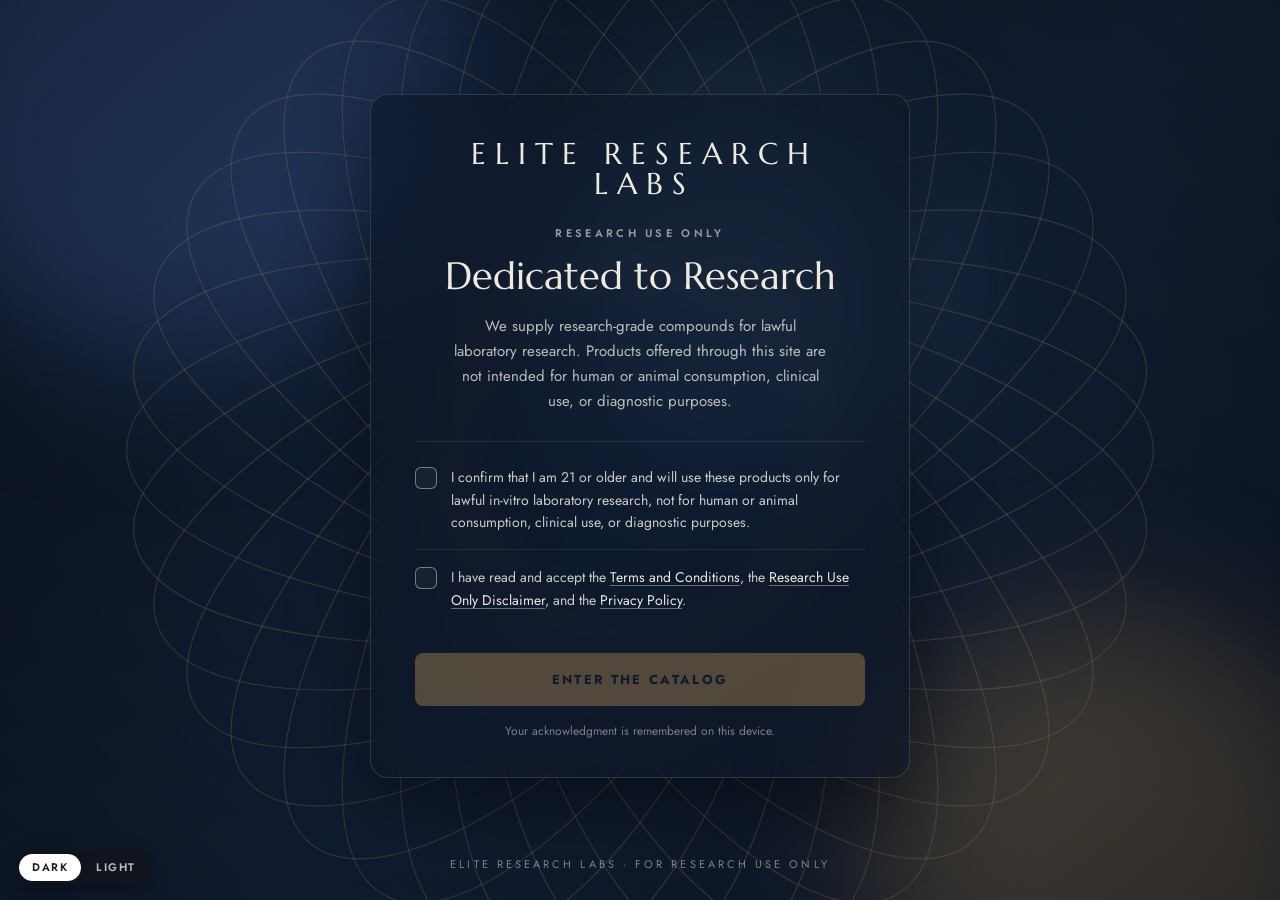
==== commit 654eab19: "Load real product list and matching 10-vial kits; hide sample research sets Co-Authored-By: Claude O" ====
--- a/store/index.html
+++ b/store/index.html
@@ -532,7 +532,7 @@
    Product page slugs, left to right. The middle one stands tallest.
    Dark look: one of each cap color (white, blue, black).
    Light look: white, black, white. No blue caps in the light look. */
-const HERO_SLUGS = ["glp-rt3", "glp-tz2", "wolverine"];
+const HERO_SLUGS = ["tesamorelin", "rt30", "wolverine"];
 document.getElementById("hero-fan").innerHTML =
   HERO_SLUGS.map(findCatalogItem).filter(Boolean)
     .map((v, i) => vialSVG(Object.assign({}, v, { cap: ["white", "blue", "black"][i], capLight: ["white", "black", "white"][i] }))).join("");
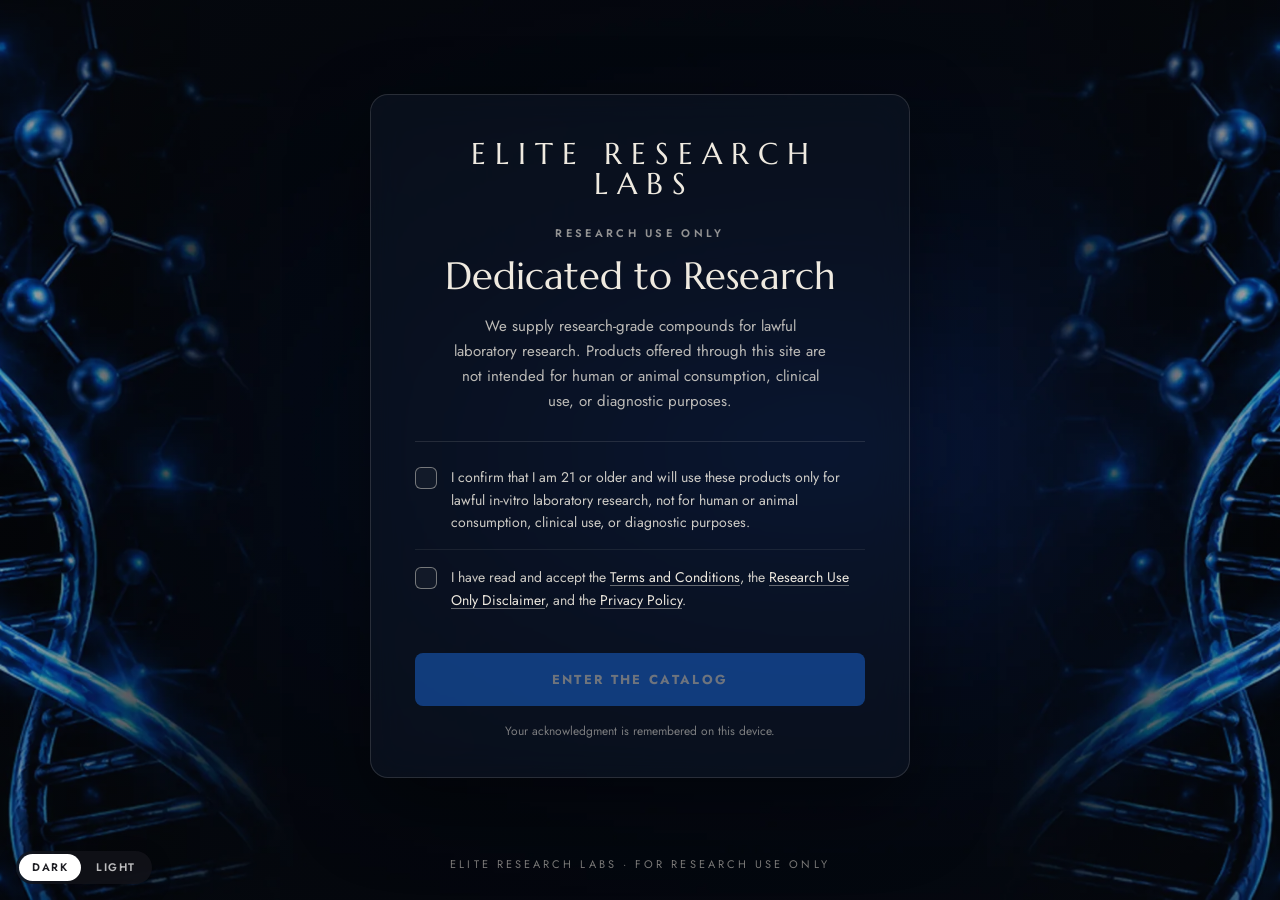
==== commit 709c6c96: "Home page: remove 'Every order is packed...' sentence Co-Authored-By: Claude Opus 5.5 <noreply@anthr" ====
--- a/store/index.html
+++ b/store/index.html
@@ -300,6 +300,15 @@
      block, so both stay in view while the page scrolls. The words in
      the wordmark are filled in from settings.js (brand.name and
      brand.sub) by cart.js. -->
+<!-- ============ ROTATING ANNOUNCEMENT BAR (home page) ============
+     The free-shipping amount fills in from settings.js (shipping.freeOver).
+     The words repeat so the loop is seamless; the copy is hidden from screen readers. -->
+<div class="announce-bar" role="region" aria-label="Store announcements">
+  <div class="ann-track">
+    <div class="ann-group"><span class="ann-item">Free shipping over <span class="js-free-over">$250</span></span><span class="ann-sep" aria-hidden="true">&#9671;</span><span class="ann-item">Same-day shipping on in-stock orders by 1pm EST</span><span class="ann-sep" aria-hidden="true">&#9671;</span><span class="ann-item">Free shipping over <span class="js-free-over">$250</span></span><span class="ann-sep" aria-hidden="true">&#9671;</span><span class="ann-item">Same-day shipping on in-stock orders by 1pm EST</span><span class="ann-sep" aria-hidden="true">&#9671;</span></div>
+    <div class="ann-group" aria-hidden="true"><span class="ann-item">Free shipping over <span class="js-free-over">$250</span></span><span class="ann-sep" aria-hidden="true">&#9671;</span><span class="ann-item">Same-day shipping on in-stock orders by 1pm EST</span><span class="ann-sep" aria-hidden="true">&#9671;</span><span class="ann-item">Free shipping over <span class="js-free-over">$250</span></span><span class="ann-sep" aria-hidden="true">&#9671;</span><span class="ann-item">Same-day shipping on in-stock orders by 1pm EST</span><span class="ann-sep" aria-hidden="true">&#9671;</span></div>
+  </div>
+</div>
 <div class="sticky-stack">
 <header class="site-header">
   <a class="wordmark" href="index.html" aria-label="Home">
@@ -356,7 +365,7 @@
       <p class="eyebrow on-dark rise js-brand-place" style="--d:0ms"></p>
       <h1 class="rise" style="--d:120ms" id="hero-tagline"></h1>
       <p class="deck rise" style="--d:220ms">Transparent pricing. Published lab reports.</p>
-      <p class="lede rise" style="--d:300ms">Every order is packed by the same people who answer your questions. Replace this paragraph with a few calm sentences about who you are and how you work.</p>
+      <p class="lede rise" style="--d:300ms">Elite Research Labs provides carefully sourced research compounds with published laboratory reports, transparent pricing, and uncompromising attention to quality.</p>
       <p class="ruo-line rise" style="--d:340ms">For laboratory research use only</p>
       <!-- Two buttons: the collection first, the lab reports second.
            Side by side on wide screens, stacked on phones (styles above). -->
@@ -535,7 +544,7 @@
 const HERO_SLUGS = ["tesamorelin", "rt30", "wolverine"];
 document.getElementById("hero-fan").innerHTML =
   HERO_SLUGS.map(findCatalogItem).filter(Boolean)
-    .map((v, i) => vialSVG(Object.assign({}, v, { cap: ["white", "blue", "black"][i], capLight: ["white", "black", "white"][i] }))).join("");
+    .map((v, i) => vialSVG(Object.assign({}, v, { cap: "black", capLight: "black" }))).join("");
 
 /* ---------- Lab report preview (latest four) ---------- */
 const previewBody = document.querySelector("#coa-preview tbody");
--- a/store/styles.css
+++ b/store/styles.css
@@ -250,8 +250,9 @@
 
 /* Brass button for dark surfaces (the home page hero), where the navy
    button would disappear into the background */
-.btn.accent { background: var(--accent); border-color: var(--accent); color: var(--brand-dark); }
-.btn.accent:hover { background: var(--accent-light); border-color: var(--accent-light); color: var(--brand-dark); }
+/* Blue to match the logo, the DNA background, and the gate button (was the brass accent) */
+.btn.accent { background: #1f7aff; border-color: #1f7aff; color: #ffffff; }
+.btn.accent:hover { background: #4a95ff; border-color: #4a95ff; color: #ffffff; }
 
 /* Ghost button for use on the dark plate */
 .btn.ghost-light {
@@ -499,7 +500,7 @@
   inset: 0;
   background:
     radial-gradient(55% 45% at 50% 55%, rgba(78, 108, 158, 0.55), transparent 68%),
-    radial-gradient(70% 22% at 50% 92%, rgba(176, 141, 87, 0.28), transparent 72%),
+    radial-gradient(70% 22% at 50% 92%, rgba(31, 122, 255, 0.24), transparent 72%),
     linear-gradient(180deg, rgba(239, 234, 224, 0.05), transparent 30%);
   opacity: 0.6;
   transition: opacity 0.5s ease;
@@ -783,14 +784,14 @@
 /* Header logo: the picture replaces the letters. One image per look;
    the dark one shows unless the light look has its own. */
 .wordmark.has-logo .wm-name, .wordmark.has-logo .wm-sub { display: none; }
-.wm-logo { display: none; height: 54px; width: auto; max-width: min(72vw, 440px); object-fit: contain; vertical-align: middle; transition: height 0.3s ease; }
+.wm-logo { display: none; height: 100px; width: auto; max-width: min(80vw, 440px); object-fit: contain; vertical-align: middle; transition: height 0.3s ease; }
 .wm-logo.for-dark { display: inline-block; }
 html[data-theme="light"] .wm-logo.for-dark { display: none; }
 html[data-theme="light"] .wm-logo.for-light { display: inline-block; }
-.site-header.compact .wm-logo { height: 36px; }
+.site-header.compact .wm-logo { height: 60px; }
 @media (max-width: 480px) {
-  .wm-logo { height: 42px; }
-  .site-header.compact .wm-logo { height: 30px; }
+  .wm-logo { height: 72px; }
+  .site-header.compact .wm-logo { height: 48px; }
 }
 html[data-theme="light"] .wordmark .wm-sub { color: var(--ink-mute); }
 /* Plates: blush ground, dark text, rose and champagne light */
@@ -817,3 +818,14 @@
   -webkit-box-reflect: below 2px linear-gradient(transparent 76%, rgba(0, 0, 0, 0.12));
 }
 html[data-theme="light"] .cart-line .thumb { background: #F6EAE7; }
+
+/* ---------- Rotating announcement bar (home page) ---------- */
+.announce-bar { background: var(--brand-deep); color: #e8ecf2; overflow: hidden; white-space: nowrap; font-size: 12px; font-weight: 600; letter-spacing: 0.16em; text-transform: uppercase; line-height: 1; }
+.announce-bar .ann-track { display: inline-flex; animation: ann-scroll 38s linear infinite; }
+.announce-bar:hover .ann-track { animation-play-state: paused; }
+.announce-bar .ann-group { display: inline-flex; align-items: center; flex-shrink: 0; }
+.announce-bar .ann-item { padding: 12px 0; }
+.announce-bar .ann-sep { color: var(--accent); margin: 0 22px; font-size: 11px; }
+@keyframes ann-scroll { from { transform: translateX(0); } to { transform: translateX(-50%); } }
+@media (max-width: 480px) { .announce-bar { font-size: 11px; letter-spacing: 0.12em; } .announce-bar .ann-sep { margin: 0 16px; } }
+@media (prefers-reduced-motion: reduce) { .announce-bar .ann-track { animation: none; } }
